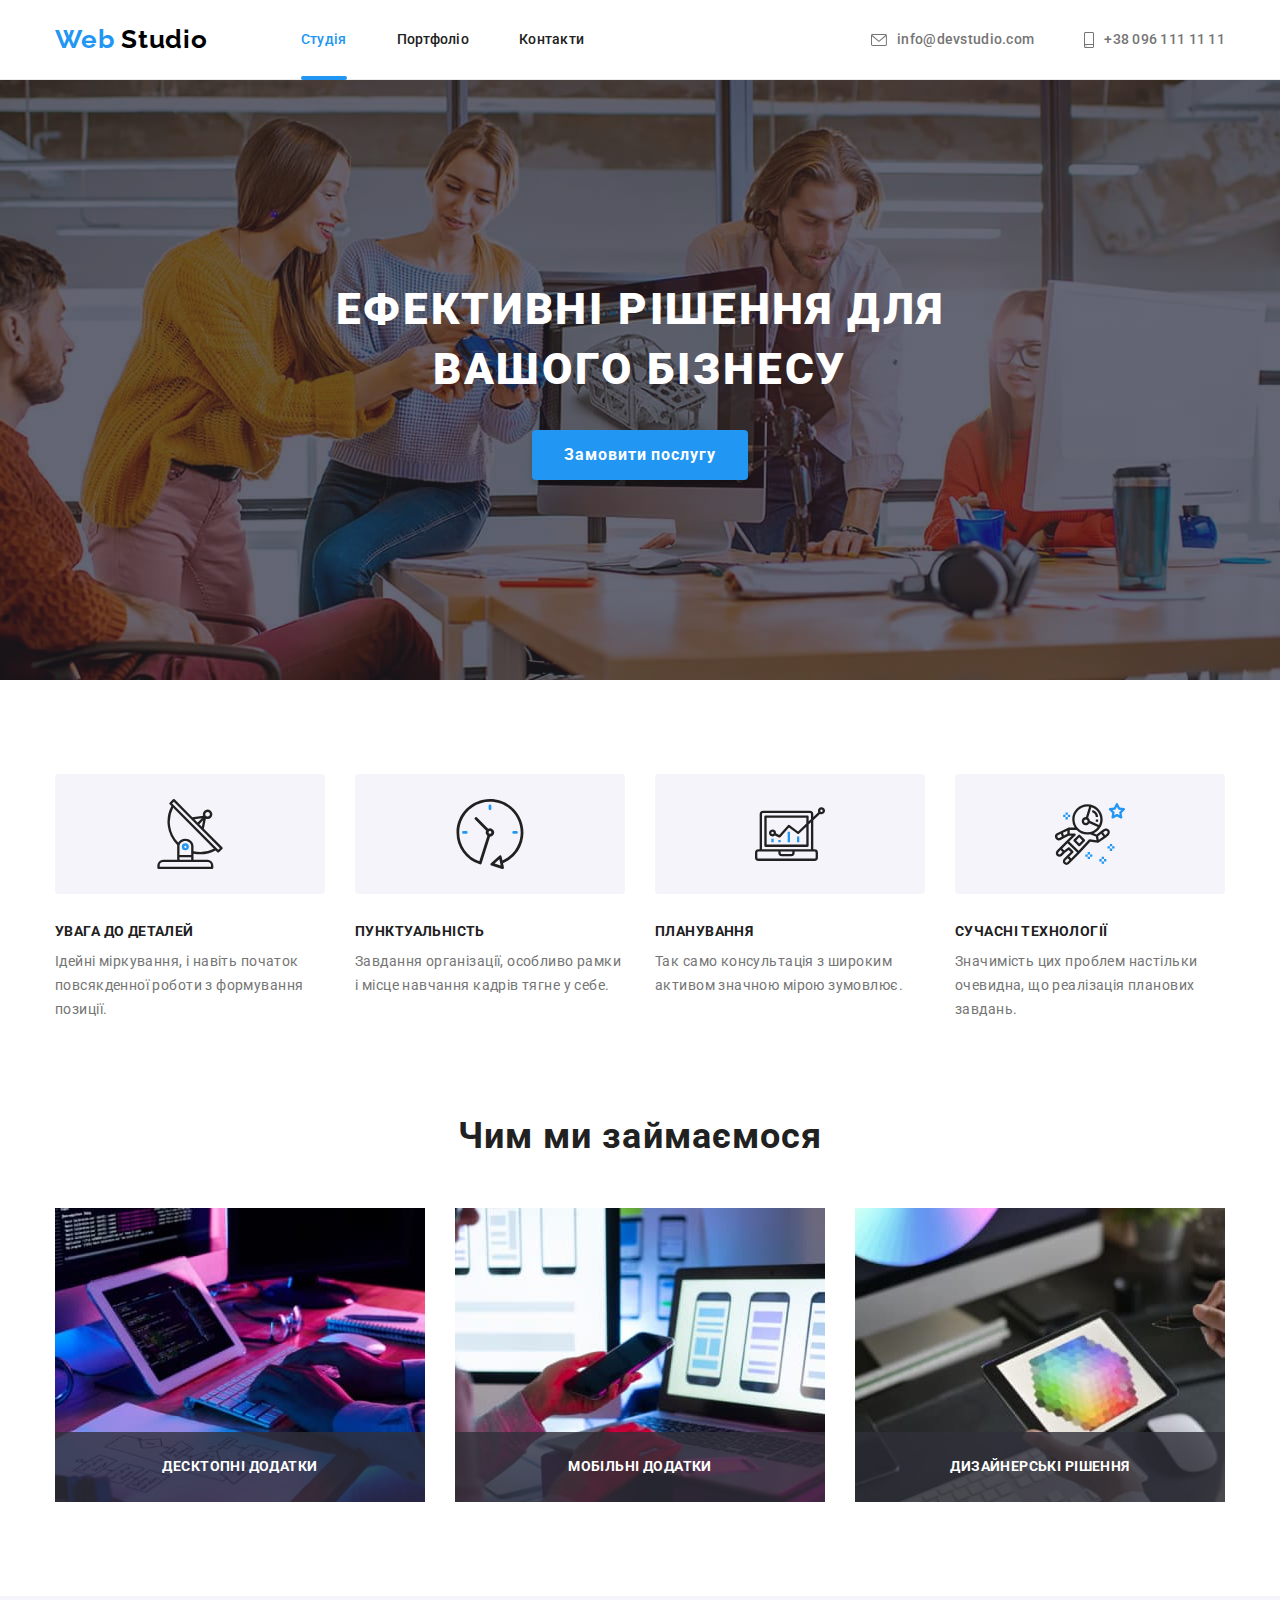
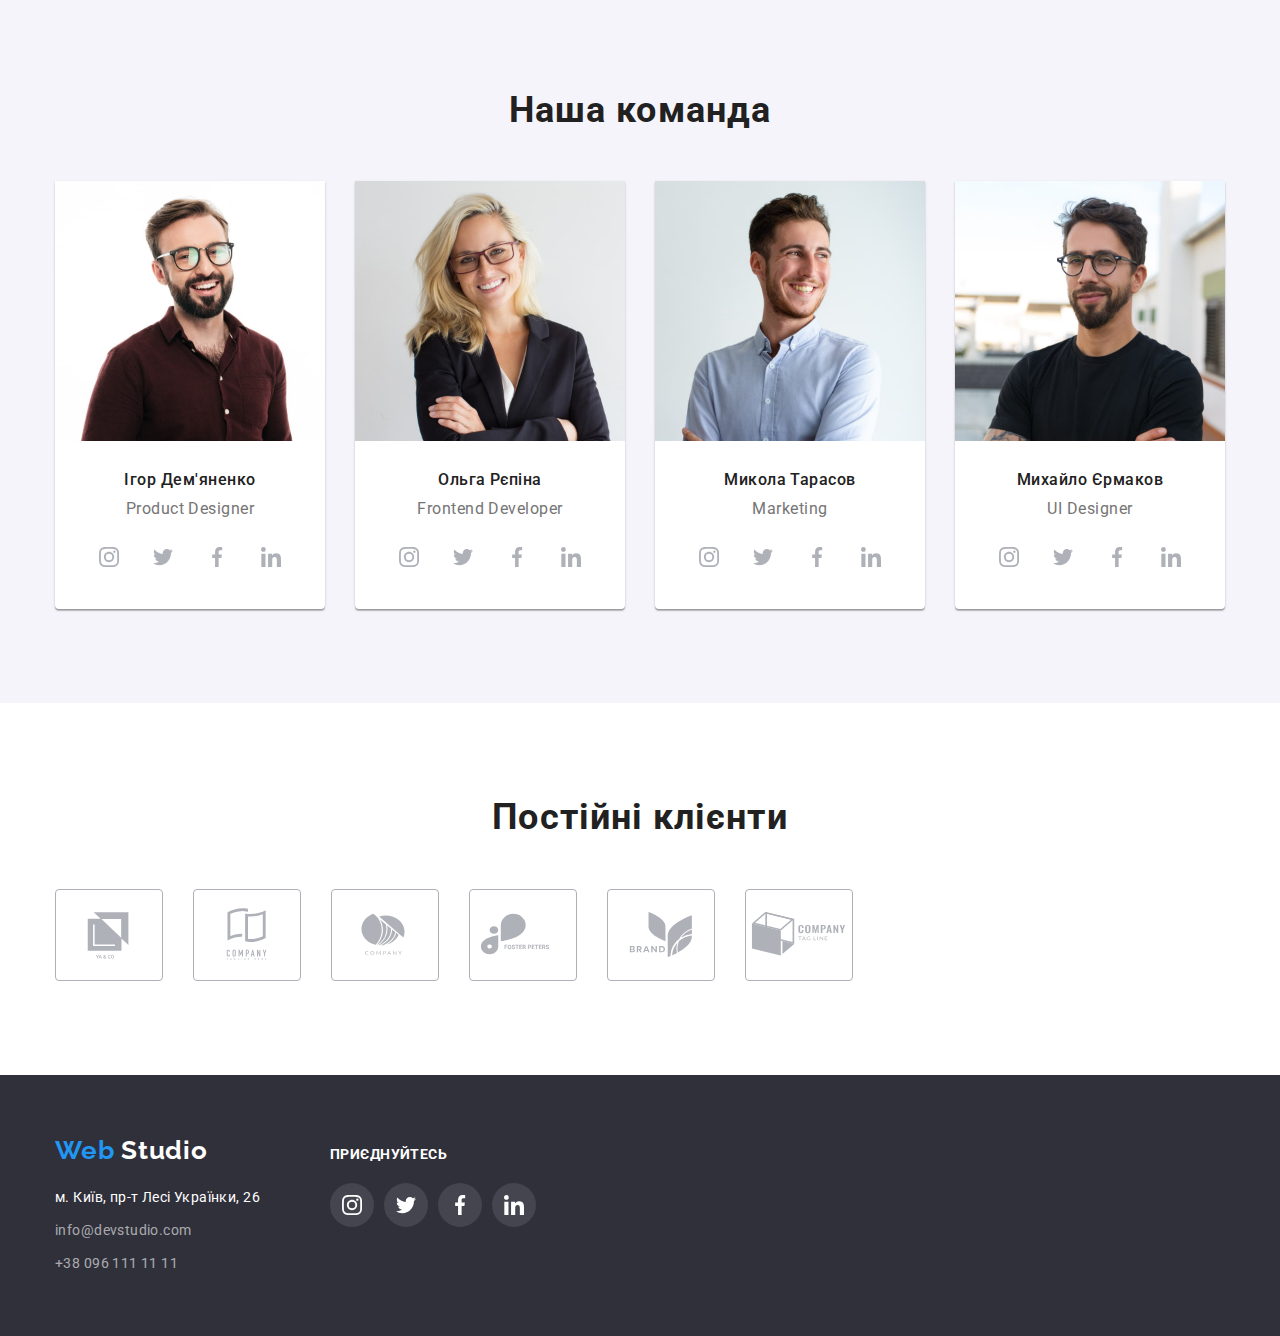
==== index.html @ 5f2ba761 "Copy hw5" ====
<!DOCTYPE html>
<html lang="uk">
  <head>
    <meta charset="UTF-8" />
    <meta http-equiv="X-UA-Compatible" content="IE=edge" />
    <meta name="viewport" content="width=device-width, initial-scale=1.0" />
    <link rel="preconnect" href="https://fonts.googleapis.com" />
    <link rel="preconnect" href="https://fonts.gstatic.com" crossorigin />
    <link
      href="https://fonts.googleapis.com/css2?family=Raleway:wght@700&family=Roboto:wght@400;500;700;900&display=swap"
      rel="stylesheet"
    />
    <link
      rel="stylesheet"
      href="https://cdnjs.cloudflare.com/ajax/libs/modern-normalize/1.1.0/modern-normalize.css"
      integrity="sha512-Y0MM+V6ymRKN2zStTqzQ227DWhhp4Mzdo6gnlRnuaNCbc+YN/ZH0sBCLTM4M0oSy9c9VKiCvd4Jk44aCLrNS5Q=="
      crossorigin="anonymous"
      referrerpolicy="no-referrer"
    />
    <link rel="stylesheet" href="./css/styles.css" />
    <title>Markup hw 02</title>
  </head>
  <body>
    <header class="page-header">
      <div class="container">
        <nav class="header-nav">
          <a class="header-logo link" href="./index.html">
            <span class="header-logo-first">Web</span>
            <span class="header-logo-second">Studio</span></a
          >
          <ul class="header-list list">
            <li class="header-list-item">
              <a class="header-item-link active-link link" href="./index.html"
                >Студія</a
              >
            </li>
            <li class="header-list-item">
              <a class="header-item-link link" href="./portfolio.html"
                >Портфоліо</a
              >
            </li>
            <li class="header-list-item">
              <a class="header-item-link link" href="">Контакти</a>
            </li>
          </ul>
        </nav>
        <ul class="header-contact list">
          <li class="header-contact-item">
            <a
              class="header-contact-link link"
              arial
              href="mailto:info@devstudio.com"
              ><svg class="icon-mail header-icon" width="16" height="12">
                <use href="./images/icons.svg#icon-e-mail"></use>
              </svg>
              info@devstudio.com</a
            >
          </li>
          <li class="header-contact-item">
            <a class="header-contact-link link" href="tel:+380961111111">
              <svg class="icon-tel header-icon" width="10" height="16">
                <use href="./images/icons.svg#icon-smartphone"></use>
              </svg>
              +38 096 111 11 11</a
            >
          </li>
        </ul>
      </div>
    </header>
    <main>
      <section class="hero">
        <div class="container">
          <h1 class="hero-title">Ефективні рішення для вашого бізнесу</h1>
          <button class="hero-button button" type="button" data-modal-open>
            Замовити послугу
          </button>
        </div>
      </section>

      <section class="features">
        <div class="container">
          <h2 class="visually-hidden">Особливості</h2>
          <ul class="features-list list">
            <li class="features-list-item">
              <div class="features-icons">
                <svg class="icon" width="70" height="70">
                  <use href="./images/icons.svg#icon-antenna"></use>
                </svg>
              </div>
              <h3 class="features-list-title">УВАГА ДО ДЕТАЛЕЙ</h3>
              <p class="features-list-description">
                Ідейні міркування, і навіть початок повсякденної роботи з
                формування позиції.
              </p>
            </li>
            <li class="features-list-item">
              <div class="features-icons">
                <svg class="icon" width="70" height="70">
                  <use href="./images/icons.svg#icon-clock"></use>
                </svg>
              </div>
              <h3 class="features-list-title">ПУНКТУАЛЬНІСТЬ</h3>
              <p class="features-list-description">
                Завдання організації, особливо рамки і місце навчання кадрів
                тягне у себе.
              </p>
            </li>
            <li class="features-list-item">
              <div class="features-icons">
                <svg class="icon" width="70" height="70">
                  <use href="./images/icons.svg#icon-diagram"></use>
                </svg>
              </div>
              <h3 class="features-list-title">ПЛАНУВАННЯ</h3>
              <p class="features-list-description">
                Так само консультація з широким активом значною мірою зумовлює.
              </p>
            </li>
            <li class="features-list-item">
              <div class="features-icons">
                <svg class="icon" width="70" height="70">
                  <use href="./images/icons.svg#icon-astronaut"></use>
                </svg>
              </div>
              <h3 class="features-list-title">СУЧАСНІ ТЕХНОЛОГІЇ</h3>
              <p class="features-list-description">
                Значимість цих проблем настільки очевидна, що реалізація
                планових завдань.
              </p>
            </li>
          </ul>
        </div>
      </section>

      <section class="what">
        <div class="container">
          <h2 class="what-title">Чим ми займаємося</h2>
          <ul class="what-list list">
            <li class="what-list-item">
              <img
                class="what-list-img"
                src="./images/box1.jpg"
                alt="Десктопні додатки"
                width="370"
                height="294"
              />
              <h3 class="what-desc">Десктопні додатки</h3>
            </li>
            <li class="what-list-item">
              <img
                class="what-list-img"
                src="./images/box2.jpg"
                alt="Мобільні додатки"
                width="370"
                height="294"
              />
              <h3 class="what-desc">Мобільні додатки</h3>
            </li>
            <li class="what-list-item">
              <img
                class="what-list-img"
                src="./images/box3.jpg"
                alt="Дизайнерські рішення"
                width="370"
                height="294"
              />
              <h3 class="what-desc">Дизайнерські рішення</h3>
            </li>
          </ul>
        </div>
      </section>

      <section class="team">
        <div class="container">
          <h2 class="team-title">Наша команда</h2>
          <ul class="team-list list">
            <li class="team-list-item">
              <img
                class="team-list-img"
                src="./images/team1.jpg"
                alt="Ігор Дем'яненко"
                width="270"
                height="260"
              />
              <h3 class="team-list-employee">Ігор Дем'яненко</h3>
              <p class="team-list-position">Product Designer</p>

              <ul class="social-icons list">
                <li class="social-item">
                  <a href="" class="social-link link">
                    <svg class="icon" width="20" height="20">
                      <use href="./images/icons.svg#icon-instagram"></use>
                    </svg>
                  </a>
                </li>
                <li class="social-item">
                  <a href="" class="social-link link">
                    <svg class="icon" width="20" height="20">
                      <use href="./images/icons.svg#icon-twitter"></use>
                    </svg>
                  </a>
                </li>
                <li class="social-item">
                  <a href="" class="social-link link">
                    <svg class="icon" width="20" height="20">
                      <use href="./images/icons.svg#icon-facebook"></use>
                    </svg>
                  </a>
                </li>
                <li class="social-item">
                  <a href="" class="social-link link">
                    <svg class="icon" width="20" height="20">
                      <use href="./images/icons.svg#icon-linkedin"></use>
                    </svg>
                  </a>
                </li>
              </ul>
            </li>
            <li class="team-list-item">
              <img
                class="team-list-img"
                src="./images/team2.jpg"
                alt="Ольга Рєпіна"
                width="270"
                height="260"
              />
              <h3 class="team-list-employee">Ольга Рєпіна</h3>
              <p class="team-list-position">Frontend Developer</p>
              <ul class="social-icons list">
                <li class="social-item">
                  <a href="" class="social-link link">
                    <svg class="icon" width="20" height="20">
                      <use href="./images/icons.svg#icon-instagram"></use>
                    </svg>
                  </a>
                </li>
                <li class="social-item">
                  <a href="" class="social-link link">
                    <svg class="icon" width="20" height="20">
                      <use href="./images/icons.svg#icon-twitter"></use>
                    </svg>
                  </a>
                </li>
                <li class="social-item">
                  <a href="" class="social-link link">
                    <svg class="icon" width="20" height="20">
                      <use href="./images/icons.svg#icon-facebook"></use>
                    </svg>
                  </a>
                </li>
                <li class="social-item">
                  <a href="" class="social-link link">
                    <svg class="icon" width="20" height="20">
                      <use href="./images/icons.svg#icon-linkedin"></use>
                    </svg>
                  </a>
                </li>
              </ul>
            </li>
            <li class="team-list-item">
              <img
                class="team-list-img"
                src="./images/team3.jpg"
                alt="Микола Тарасов"
                width="270"
                height="260"
              />
              <h3 class="team-list-employee">Микола Тарасов</h3>
              <p class="team-list-position">Marketing</p>
              <ul class="social-icons list">
                <li class="social-item">
                  <a href="" class="social-link link">
                    <svg class="icon" width="20" height="20">
                      <use href="./images/icons.svg#icon-instagram"></use>
                    </svg>
                  </a>
                </li>
                <li class="social-item">
                  <a href="" class="social-link link">
                    <svg class="icon" width="20" height="20">
                      <use href="./images/icons.svg#icon-twitter"></use>
                    </svg>
                  </a>
                </li>
                <li class="social-item">
                  <a href="" class="social-link link">
                    <svg class="icon" width="20" height="20">
                      <use href="./images/icons.svg#icon-facebook"></use>
                    </svg>
                  </a>
                </li>
                <li class="social-item">
                  <a href="" class="social-link link">
                    <svg class="icon" width="20" height="20">
                      <use href="./images/icons.svg#icon-linkedin"></use>
                    </svg>
                  </a>
                </li>
              </ul>
            </li>
            <li class="team-list-item">
              <img
                class="team-list-img"
                src="./images/team4.jpg"
                alt="Михайло Єрмаков"
                width="270"
                height="260"
              />
              <h3 class="team-list-employee">Михайло Єрмаков</h3>
              <p class="team-list-position">UI Designer</p>
              <ul class="social-icons list">
                <li class="social-item">
                  <a href="" class="social-link link">
                    <svg class="icon" width="20" height="20">
                      <use href="./images/icons.svg#icon-instagram"></use>
                    </svg>
                  </a>
                </li>
                <li class="social-item">
                  <a href="" class="social-link link">
                    <svg class="icon" width="20" height="20">
                      <use href="./images/icons.svg#icon-twitter"></use>
                    </svg>
                  </a>
                </li>
                <li class="social-item">
                  <a href="" class="social-link link">
                    <svg class="icon" width="20" height="20">
                      <use href="./images/icons.svg#icon-facebook"></use>
                    </svg>
                  </a>
                </li>
                <li class="social-item">
                  <a href="" class="social-link link">
                    <svg class="icon" width="20" height="20">
                      <use href="./images/icons.svg#icon-linkedin"></use>
                    </svg>
                  </a>
                </li>
              </ul>
            </li>
          </ul>
        </div>
      </section>

      <section class="clients">
        <div class="container">
          <h2 class="clients-title">Постійні клієнти</h2>
          <ul class="clients-list list">
            <li class="clients-item">
              <a href="" class="client-link link">
                <svg class="icon" width="106" height="60">
                  <use href="./images/icons.svg#icon-client1"></use>
                </svg>
              </a>
            </li>
            <li class="clients-item">
              <a href="" class="client-link link">
                <svg class="icon" width="106" height="60">
                  <use href="./images/icons.svg#icon-client2"></use>
                </svg>
              </a>
            </li>
            <li class="clients-item">
              <a href="" class="client-link link">
                <svg class="icon" width="106" height="60">
                  <use href="./images/icons.svg#icon-client3"></use>
                </svg>
              </a>
            </li>
            <li class="clients-item">
              <a href="" class="client-link link">
                <svg class="icon" width="106" height="60">
                  <use href="./images/icons.svg#icon-client4"></use>
                </svg>
              </a>
            </li>
            <li class="clients-item">
              <a href="" class="client-link link">
                <svg class="icon" width="106" height="60">
                  <use href="./images/icons.svg#icon-client5"></use>
                </svg>
              </a>
            </li>
            <li class="clients-item">
              <a href="" class="client-link link">
                <svg class="icon" width="106" height="60">
                  <use href="./images/icons.svg#icon-client6"></use>
                </svg>
              </a>
            </li>
          </ul>
        </div>
      </section>
    </main>
    <footer class="footer">
      <div class="container">
        <div class="footer-company">
          <a class="footer-logo link" href=""
            ><span class="footer-logo-first">Web</span>
            <span class="footer-logo-second">Studio</span></a
          >
          <address class="address">
            <p class="address-post">м. Київ, пр-т Лесі Українки, 26</p>
            <ul class="address-list list">
              <li class="addres-list-item">
                <a
                  class="address-list-link link"
                  href="mailto:info@devstudio.com"
                  >info@devstudio.com</a
                >
              </li>
              <li class="addres-list-item">
                <a class="address-list-link link" href="tel:+380961111111"
                  >+38 096 111 11 11</a
                >
              </li>
            </ul>
          </address>
        </div>

        <div class="footer-social">
          <h2 class="footer-title">приєднуйтесь</h2>
          <ul class="social-list list">
            <li class="social-item">
              <a href="" class="social-link link">
                <svg class="icon" width="20" height="20">
                  <use href="./images/icons.svg#icon-instagram"></use>
                </svg>
              </a>
            </li>
            <li class="social-item">
              <a href="" class="social-link link">
                <svg class="icon" width="20" height="20">
                  <use href="./images/icons.svg#icon-twitter"></use>
                </svg>
              </a>
            </li>
            <li class="social-item">
              <a href="" class="social-link link">
                <svg class="icon" width="20" height="20">
                  <use href="./images/icons.svg#icon-facebook"></use>
                </svg>
              </a>
            </li>
            <li class="social-item">
              <a href="" class="social-link link">
                <svg class="icon" width="20" height="20">
                  <use href="./images/icons.svg#icon-linkedin"></use>
                </svg>
              </a>
            </li>
          </ul>
        </div>
      </div>
    </footer>

    <div class="backdrop is-hidden" data-modal>
      <div class="modal">
        <button class="modal-btn" data-modal-close>
          <svg class="icon" width="18" height="18">
            <use href="./images/icons.svg#icon-close"></use>
          </svg>
        </button>
      </div>
    </div>

    <script src="./js/modal.js"></script>
  </body>
</html>
---- css/styles.css ----
:root {
    --acсent-color: #2196F3;
    --logo-first-color: #000000;
    --logo-second-color: #FFFFFF;

    --first-color: #212121;
    --second-color: #757575;
    --address-color: rgba(255, 255, 255, 0.6);

    --bg-hero: #2F303A;
    --bg-main: #FFFFFF;
    --bg-second: #F5F4FA;
    --icon-color: #AFB1B8;

    --cubic: cubic-bezier(0.4, 0, 0.2, 1);
    --time: 250ms;
}

h1,
h2,
h3,
h4,
h5,
h6,
p,
ul,
ol {
    margin: 0;
    padding: 0;
}

body {
    font-family: 'Roboto', sans-serif;
    background-color: var(--bg-main);
    color: var(--first-color);
}

img {
    display: block;
}

.button {
    cursor: pointer;
}

.list {
    list-style: none;
}

.link {
    text-decoration: none;
}

.container {
    width: 1200px;
    padding-left: 15px;
    padding-right: 15px;
    margin-left: auto;
    margin-right: auto;
    /* outline: 1px solid red; */
}

/* Header */
.page-header {
    border-bottom: 1px solid #ECECEC;
    padding-top: 24px;
    padding-bottom: 24px;
}

.page-header>.container {
    display: flex;

}

.header-nav {
    display: flex;
    align-items: center;
}

.header-logo {
    font-family: 'Raleway', sans-serif;
    font-weight: 700;
    font-size: 26px;
    line-height: 1.2;
    letter-spacing: 0.03em;
    margin-right: 93px;
}

.header-logo-first {
    color: var(--acсent-color);
}

.header-logo-second {
    color: var(--logo-first-color);
}

.header-list {
    display: flex;
}

.header-list-item {
    position: relative;
}

.header-list-item:not(:last-child) {
    margin-right: 50px;
}

.header-item-link {
    padding-top: 32px;
    padding-bottom: 32px;

    font-weight: 500;
    font-size: 14px;
    line-height: 1.14;
    letter-spacing: 0.02em;

    color: var(--first-color);
    transition: color var(--time) var(--cubic);
}

.active-link {
    color: var(--acсent-color)
}

.active-link::after {
    content: '';
    position: absolute;
    width: 100%;
    height: 4px;
    border-radius: 4px;
    background-color: var(--acсent-color);

    bottom: -31px;
    left: 0;
}

.header-contact {
    display: flex;
    align-items: center;
    margin-left: auto;
}

.header-contact-item {
    margin-right: 50px;
}

.header-contact-item:last-child {
    margin-right: 0;
}

.header-contact-link {
    display: flex;
    align-items: center;
    font-family: 'Roboto';
    font-style: normal;
    font-weight: 500;
    font-size: 14px;
    line-height: 1.14;
    letter-spacing: 0.02em;
    color: var(--second-color);
    fill: currentColor;
    transition: color var(--time) var(--cubic);
}

.header-icon {
    margin-right: 10px;
}

.header-item-link:hover,
.header-item-link:focus,
.header-contact-link:hover,
.header-contact-link:focus {
    color: var(--acсent-color)
}


/* main */
/* HERO */
.hero {
    background-color: var(--bg-hero);
    background-image: linear-gradient(to top, rgba(47, 48, 58, 0.4), rgba(47, 48, 58, 0.4)), url(../images/bg-img.jpg);
    background-repeat: no-repeat;
    background-size: cover;
    background-position: center;

    min-height: 600px;
    max-width: 1600px;
    padding: 200px 0;
    margin: 0 auto;
}

.hero-title {
    margin: 0 250px 30px;
    font-weight: 900;
    font-size: 44px;
    line-height: 1.36;
    text-align: center;
    letter-spacing: 0.06em;
    text-transform: uppercase;
    color: var(--logo-second-color)
}

.hero-button {
    padding: 10px 32px;
    display: block;
    margin: 0 auto;
    font-family: inherit;
    background-color: var(--acсent-color);
    font-weight: 700;
    font-size: 16px;
    line-height: 1.88;
    text-align: center;
    letter-spacing: 0.06em;
    color: var(--logo-second-color);
    border: none;

    box-shadow: 0px 4px 4px rgba(0, 0, 0, 0.15);
    border-radius: 4px;
}

.visually-hidden {
    position: absolute;
    width: 1px;
    height: 1px;
    margin: -1px;
    border: 0;
    padding: 0;

    white-space: nowrap;
    clip-path: inset(100%);
    clip: rect(0 0 0 0);
    overflow: hidden;
}

/* FEATURES */
.features {
    padding: 94px 0;
}

.features-list {
    display: flex;
}

.features-list-item {
    flex-basis: calc((100% - 90px)/4);
}

.features-list-item:not(:last-child) {
    margin-right: 30px;
}

.features-list-title {
    margin-bottom: 10px;
    font-size: 14px;
    line-height: 1.14;
    letter-spacing: 0.03em;
    text-transform: uppercase;
}

.features-icons {
    display: flex;
    justify-content: center;
    align-items: center;
    height: 120px;
    background-color: var(--bg-second);
    border-radius: 4px;
    margin-bottom: 30px;
}

.features-list-description {
    font-size: 14px;
    line-height: 1.71;
    letter-spacing: 0.03em;
    color: var(--second-color);
}

/* Чим ми займаємося */
.what {
    padding-bottom: 94px;
}

.what-title {
    margin-bottom: 50px;
    font-size: 36px;
    line-height: 1.16;
    text-align: center;
    letter-spacing: 0.03em;
}

.what-list {
    display: flex;
}

.what-list-item {
    position: relative;
    width: calc((100%-60px)/3);
}

.what-list-item:not(:last-child) {
    margin-right: 30px;
}

.what-desc {
    position: absolute;
    bottom: 0;
    left: 0;

    display: flex;
    justify-content: center;
    align-items: center;

    width: 100%;
    height: 70px;
    /* padding: 27px 0; */

    background: rgba(47, 48, 58, 0.8);

    font-size: 14px;
    line-height: 1.14;
    letter-spacing: 0.03em;
    text-align: center;
    text-transform: uppercase;

    color: var(--bg-main);
}


/* Команда */
.team {
    padding: 94px 0;
    background-color: var(--bg-second)
}

.team-title {
    margin-bottom: 50px;

    font-size: 36px;
    line-height: 1.16;
    text-align: center;
    letter-spacing: 0.03em;
}

.team-list {
    display: flex;
}

.team-list-item {
    padding-bottom: 30px;
    flex-basis: calc((100%-90px)/4);
    background: var(--bg-main);
    box-shadow: 0px 1px 3px rgba(0, 0, 0, 0.12), 0px 1px 1px rgba(0, 0, 0, 0.14), 0px 2px 1px rgba(0, 0, 0, 0.2);
    border-radius: 0px 0px 4px 4px;
}

.team-list-img {
    margin-bottom: 30px;
}

.team-list-item:not(:last-child) {
    margin-right: 30px;
}

.team-list-employee {
    font-weight: 500;
    font-size: 16px;
    line-height: 1.18;
    text-align: center;
    letter-spacing: 0.03em;
    margin-bottom: 10px;
}

.team-list-position {
    font-size: 16px;
    line-height: 1.18;
    text-align: center;
    letter-spacing: 0.03em;
    color: var(--second-color);
    margin-bottom: 16px;
}

.team-list .social-icons {
    display: flex;
    justify-content: center;
}

.team-list .social-link {
    display: flex;
    justify-content: center;
    align-items: center;

    width: 44px;
    height: 44px;
    border-radius: 50%;

    /* outline: 1px solid red; */
    background-color: var(--bg-main);
    color: var(--icon-color);

    transition: background-color var(--time) var(--cubic),
        color var(--time) var(--cubic);
}

.team-list .social-link:hover,
.team-list .social-link:focus {
    background-color: var(--acсent-color);
    color: var(--bg-main)
}

.team-list .social-item:not(:last-child) {
    margin-right: 10px;
}

.social-item .icon {
    fill: currentColor;
}

/* CLIENTS */
.clients {
    padding: 94px 0;
}

.clients-title {
    font-size: 36px;
    line-height: 1.16;
    text-align: center;
    letter-spacing: 0.03em;

    margin-bottom: 50px;
}

.clients-list {
    display: flex;
}

.clients-item {
    flex-basis: calc((100%-150px)/6);
    height: 92px;
}

.clients-item:not(:last-child) {
    margin-right: 30px;
}

.client-link {
    display: flex;
    justify-content: center;
    align-items: center;
    border: 1px solid var(--icon-color);
    border-radius: 4px;
    width: 100%;
    height: 100%;
    color: var(--icon-color);

    transition: border-color var(--time) var(--cubic),
        color var(--time) var(--cubic);
}

.client-link:hover,
.client-link:focus {
    color: var(--acсent-color);
    border-color: var(--acсent-color);
}

.clients-item .icon {
    fill: currentColor;
}


/* footer */
.footer {
    background-color: var(--bg-hero);
    padding-top: 60px;
    padding-bottom: 60px;
}

.footer-logo {
    display: inline-block;
    margin-bottom: 20px;
    font-family: 'Raleway';
    font-style: normal;
    font-weight: 700;
    font-size: 26px;
    line-height: 1.19;
    letter-spacing: 0.03em;
}

.footer-logo-first {
    color: var(--acсent-color);
}

.footer-logo-second {
    color: var(--logo-second-color);
}

.address-post {
    margin-bottom: 9px;
    font-style: normal;
    font-size: 14px;
    line-height: 1.71;
    letter-spacing: 0.03em;
    color: var(--logo-second-color);
}

.addres-list-item:not(:last-child) {
    margin-bottom: 9px;
}

.address-list-link {
    font-size: 14px;
    line-height: 1.71;
    letter-spacing: 0.03em;
    color: var(--address-color);
    font-style: normal;

    transition: color var(--time) var(--cubic);
}

.address-list-link:hover,
.address-list-link:focus {
    color: var(--acсent-color)
}

.footer>.container {
    display: flex;
}

.footer-social {
    padding-top: 12px;
    margin-left: 70px;
}

.footer-title {
    font-weight: 700;
    font-size: 14px;
    line-height: 1.14;
    letter-spacing: 0.03em;
    text-transform: uppercase;

    color: var(--bg-main);
    margin-bottom: 20px;
}

.footer-social .social-list {
    display: flex;
    justify-content: flex-start;
}

.footer-social .social-link {
    width: 44px;
    height: 44px;

    display: flex;
    justify-content: center;
    align-items: center;

    background: rgba(255, 255, 255, 0.1);
    border-radius: 50%;
    color: var(--bg-main);

    transition: background-color var(--time) var(--cubic);
}

.footer-social .social-item:not(:last-child) {
    margin-right: 10px;
}

.footer-social .social-link:hover,
.footer-social .social-link:focus {
    background-color: var(--acсent-color);
}

.footer-social .icon {
    fill: currentColor;
}

.footer-social .social-link {}


/* PORTFOLIO */
.portfolio {
    padding: 94px 0;
}

.portfolio-list {
    display: flex;
    justify-content: center;
    margin-bottom: 50px;
}

.portfolio-list-item:not(:last-child) {
    margin-right: 8px;
}

.portfolio-list-button {
    padding: 6px 22px;
    background: var(--bg-second);
    font-family: inherit;
    font-weight: 500;
    font-size: 16px;
    line-height: 1.62;
    text-align: center;
    letter-spacing: 0.03em;
    color: var(--first-color);
    border-color: transparent;
    border-radius: 4px;

    transition: background-color var(--time) var(--cubic),
        color var(--time) var(--cubic),
        box-shadow var(--time) var(--cubic);
}

.portfolio-list-button:hover,
.portfolio-list-button:focus {
    background-color: var(--acсent-color);
    color: var(--logo-second-color);
    box-shadow: 0px 3px 1px rgba(0, 0, 0, 0.1), 0px 1px 2px rgba(0, 0, 0, 0.08), 0px 2px 2px rgba(0, 0, 0, 0.12);
}

.active-button {
    background-color: var(--acсent-color);
    color: var(--logo-second-color);
    box-shadow: 0px 3px 1px rgba(0, 0, 0, 0.1), 0px 1px 2px rgba(0, 0, 0, 0.08), 0px 2px 2px rgba(0, 0, 0, 0.12);
}

.portfolio-list .all-btn {
    padding: 6px 25px;
}

.portfolio-client {
    display: flex;
    flex-wrap: wrap;
    gap: 30px;
}

.portfolio-client-item {
    flex-basis: calc((100% - 60px) / 3);
}

.portfolio-client-link {
    display: inline-block;
}

.portfolio-box {
    position: relative;
    overflow: hidden;
}

.portfolio-client-link:hover,
.portfolio-client-link:focus {
    box-shadow: 0px 1px 1px rgba(0, 0, 0, 0.12), 0px 4px 4px rgba(0, 0, 0, 0.06), 1px 4px 6px rgba(0, 0, 0, 0.16);
}

.portfolio-client-link:hover .portfolio-img-text,
.portfolio-client-link:focus .portfolio-img-text {
    transform: translateY(0);
}

.portfolio-client-img {
    display: block;
}

.portfolio-img-text {
    position: absolute;
    top: 0;
    bottom: 0;
    left: 0;
    right: 0;

    padding: 63px 24px;
    background-color: rgba(33, 150, 243, 0.9);

    font-weight: 400;
    font-size: 18px;
    line-height: 1.55;
    letter-spacing: 0.03em;

    color: var(--bg-main);

    transform: translateY(100%);
    transition: transform var(--time) var(--cubic);
}

.portfolio-text {
    padding: 20px 24px;
    border-left: 1px solid #EEEEEE;
    border-right: 1px solid #EEEEEE;
    border-bottom: 1px solid #EEEEEE;
}

.portfolio-client-name {
    margin-bottom: 4px;
    font-weight: 700;
    font-size: 18px;
    line-height: 2;
    letter-spacing: 0.06em;
    color: var(--first-color);

}

.portfolio-client-desc {
    font-size: 16px;
    line-height: 1.88;
    letter-spacing: 0.03em;
    color: var(--second-color);
}

.is-hidden {
    visibility: hidden;
    opacity: 0;
    pointer-events: none;
}

.backdrop {
    position: fixed;
    top: 0;
    left: 0;
    width: 100%;
    height: 100%;

    background: rgba(0, 0, 0, 0.2);
    transition: opacity var(--time) var(--cubic),
        visibility var(--time) var(--cubic);
}

.modal {
    position: absolute;
    top: 50%;
    left: 50%;
    transform-origin: 0 0;
    transform: translate(-50%, -50%) scale(1);

    background: #FFFFFF;
    box-shadow: 0px 1px 3px rgba(0, 0, 0, 0.12), 0px 1px 1px rgba(0, 0, 0, 0.14), 0px 2px 1px rgba(0, 0, 0, 0.2);
    border-radius: 4px;
    padding: 8px;

    width: 528px;
    height: 581px;

    transition: transform var(--time) var(--cubic);
}

.backdrop.is-hidden .modal {
    transform: scale(0.1);
}


.modal-btn {
    position: absolute;
    top: 8px;
    right: 8px;

    display: flex;
    justify-content: center;
    align-items: center;
    background: #FFFFFF;
    padding: 0;
    width: 30px;
    height: 30px;
    border: 1px solid rgba(0, 0, 0, 0.1);
    border-radius: 50%;
    cursor: pointer;
}

.modal-btn .icon {
    
}
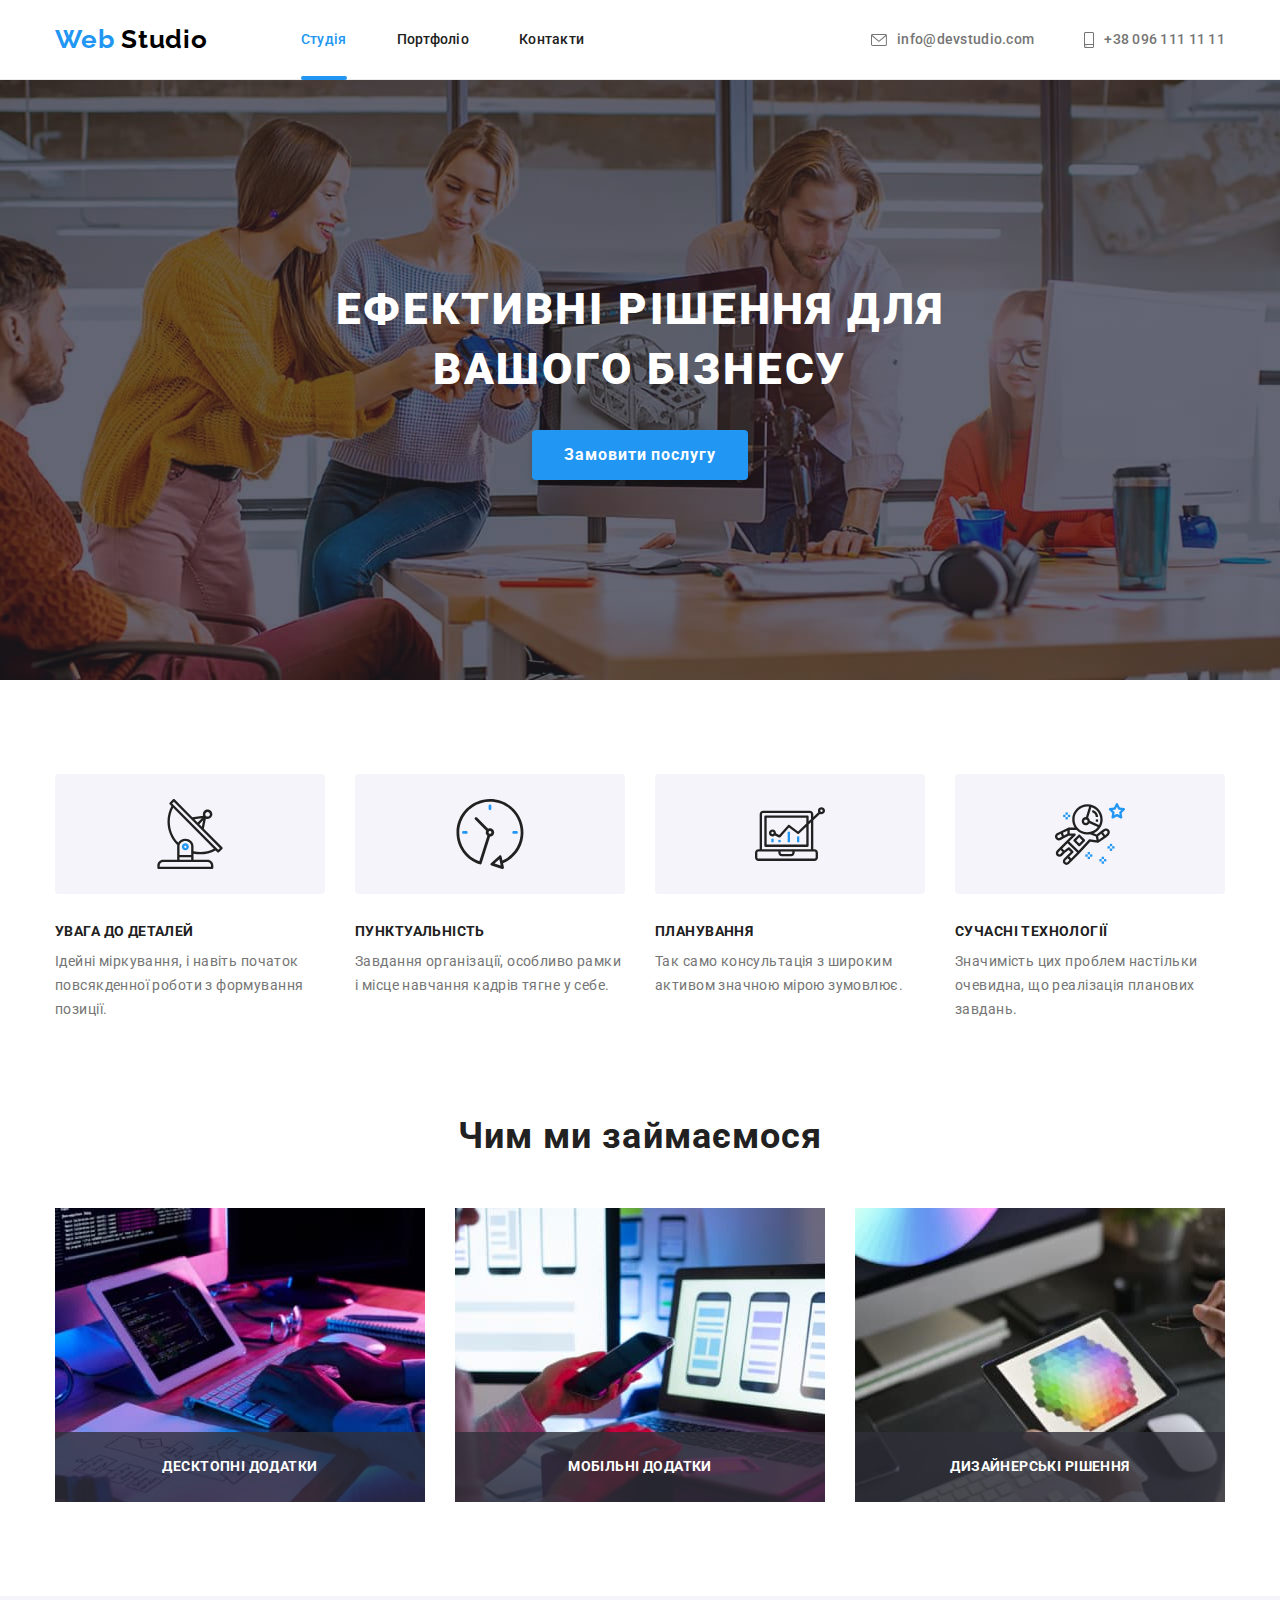
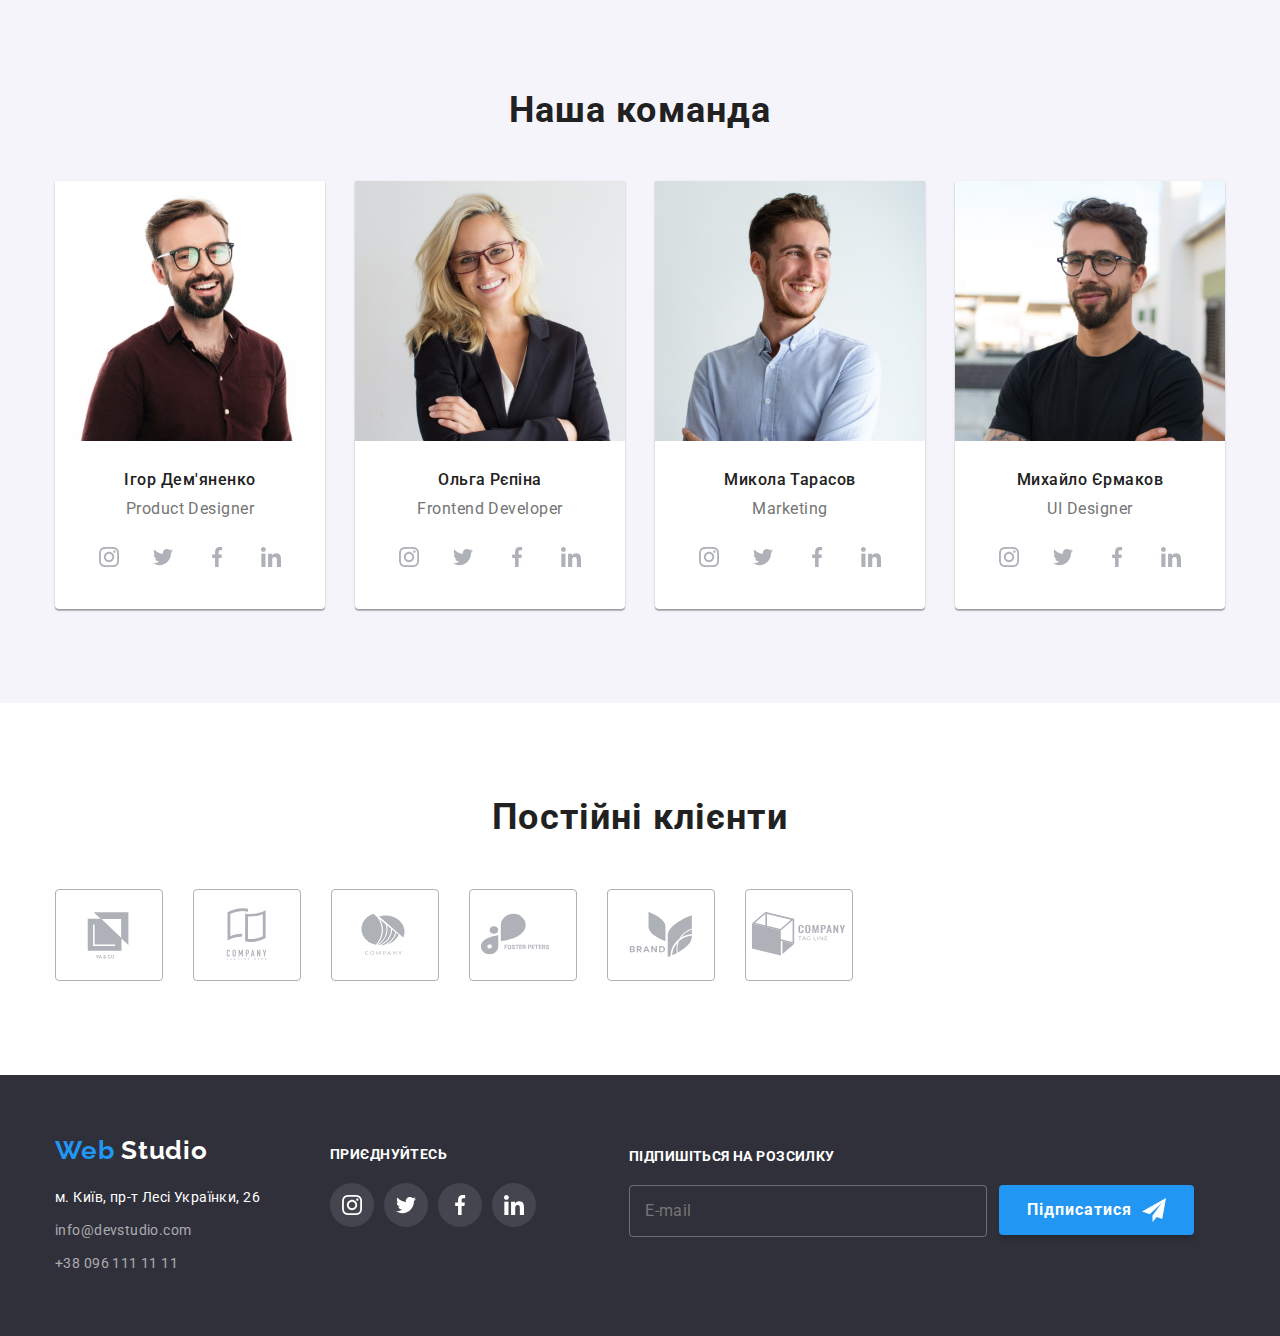
==== commit eb4e9f75: "hw6" ====
--- a/index.html
+++ b/index.html
@@ -452,6 +452,28 @@
             </li>
           </ul>
         </div>
+
+        <div class="footer-subscription">
+          <label for="sub-input" class="sub-label"
+            >Підпишіться на розсилку</label
+          >
+          <div class="sub-box">
+            <input
+              class="sub-input"
+              type="email"
+              id="sub-input"
+              name="subscription-mail"
+              placeholder="E-mail"
+            />
+
+            <button class="sub-btn button" type="submit">
+              Підписатися
+              <svg class="icon" width="24" height="24">
+                <use href="./images/icons.svg#icon-send"></use>
+              </svg>
+            </button>
+          </div>
+        </div>
       </div>
     </footer>
 
@@ -462,6 +484,74 @@
             <use href="./images/icons.svg#icon-close"></use>
           </svg>
         </button>
+        <p class="modal-title">Залиште свої дані, ми вам передзвонимо</p>
+
+        <label for="user-name" class="modal-label">Ім'я</label>
+        <div class="modal-wrapper">
+          <input
+            type="text"
+            class="modal-input"
+            name="user-name"
+            id="user-name"
+          />
+          <svg class="icon" width="18" height="18">
+            <use href="./images/icons.svg#icon-person"></use>
+          </svg>
+        </div>
+
+        <label for="user-tel" class="modal-label">Телефон</label>
+        <div class="modal-wrapper">
+          <input type="tel" class="modal-input" name="user-tel" id="user-tel" />
+          <svg class="icon" width="18" height="18">
+            <use href="./images/icons.svg#icon-phone"></use>
+          </svg>
+        </div>
+
+        <label for="user-mail" class="modal-label">Пошта</label>
+        <div class="modal-wrapper">
+          <input
+            type="email"
+            class="modal-input"
+            name="user-mail"
+            id="user-mail"
+          />
+          <svg class="icon" width="18" height="18">
+            <use href="./images/icons.svg#icon-email"></use>
+          </svg>
+        </div>
+
+        <label for="coment" class="modal-label">Коментар</label>
+
+        <textarea
+          class="modal-coment modal-label"
+          name="modal-coment"
+          id="coment"
+          placeholder="Введіть текст"
+        ></textarea>
+
+        <div class="checkbox-wrapper">
+          <input
+            type="checkbox"
+            class="modal-checkbox visually-hidden"
+            name="agree"
+            id="agree"
+            value="agree"
+          />
+
+          <label class="checkbox-label" for="agree">
+            <span class="label-span"> 
+              <svg class="icon" width="13" height="9">
+                <use href="./images/icons.svg#icon-check-mark"></use>
+              </svg>
+            </span>
+            Погоджуюся з розсилкою та приймаю
+            <a href="" class="checkbox-link">Умови договору</a>
+          </label>
+        </div>
+
+        <button type="submit" class="modal-submit-btn button">
+          Відправити
+        </button>
       </div>
     </div>
 
--- a/css/styles.css
+++ b/css/styles.css
@@ -528,6 +528,7 @@
 .footer-social {
     padding-top: 12px;
     margin-left: 70px;
+
 }
 
 .footer-title {
@@ -575,6 +576,78 @@
 }
 
 .footer-social .social-link {}
+
+
+/* subscription */
+.footer-subscription {
+    padding-top: 12px;
+    margin-left: 93px;
+    /* width: 570px; */
+}
+
+.sub-label {
+    display: inline-block;
+    margin-bottom: 20px;
+
+    font-weight: 700;
+    font-size: 14px;
+    line-height: 1.14;
+    letter-spacing: 0.03em;
+    text-transform: uppercase;
+
+    color: #FFFFFF;
+}
+
+.sub-box {
+    display: flex;
+    justify-content: flex-start;
+    align-items: flex-start;
+}
+
+.sub-input {
+    width: 358px;
+    padding: 15px;
+    border: 1px solid rgba(255, 255, 255, 0.3);
+    background-color: inherit;
+    border-radius: 4px;
+
+    line-height: 1.25;
+    letter-spacing: 0.03em;
+    color: rgba(255, 255, 255, 0.6);
+    transition: border-color var(--time) var(--cubic);
+}
+
+.sub-input:focus {
+    outline: none;
+    border-color: var(--acсent-color);
+}
+
+.sub-btn {
+    margin-left: 12px;
+    display: flex;
+    justify-content: center;
+    align-items: center;
+
+    padding: 10px 28px;
+
+    background: var(--acсent-color);
+    box-shadow: 0px 4px 4px rgba(0, 0, 0, 0.15);
+    border-radius: 4px;
+    border: none;
+
+    font-weight: 700;
+    font-size: 16px;
+    line-height: 1.88;
+    letter-spacing: 0.06em;
+    color: #FFFFFF;
+}
+
+.sub-btn .icon {
+    fill: var(--bg-main);
+    margin-left: 10px;
+}
+
+
 
 
 /* PORTFOLIO */
@@ -705,6 +778,7 @@
     color: var(--second-color);
 }
 
+/* MODAL */
 .is-hidden {
     visibility: hidden;
     opacity: 0;
@@ -730,10 +804,10 @@
     transform-origin: 0 0;
     transform: translate(-50%, -50%) scale(1);
 
+    padding: 40px;
     background: #FFFFFF;
     box-shadow: 0px 1px 3px rgba(0, 0, 0, 0.12), 0px 1px 1px rgba(0, 0, 0, 0.14), 0px 2px 1px rgba(0, 0, 0, 0.2);
     border-radius: 4px;
-    padding: 8px;
 
     width: 528px;
     height: 581px;
@@ -744,7 +818,6 @@
 .backdrop.is-hidden .modal {
     transform: scale(0.1);
 }
-
 
 .modal-btn {
     position: absolute;
@@ -764,5 +837,165 @@
 }
 
 .modal-btn .icon {
-    
+    transition: fill var(--time) var(--cubic);
+}
+
+.modal-btn:hover .icon,
+.modal-btn:focus .icon {
+    fill: var(--acсent-color);
+}
+
+.modal-title {
+    margin-bottom: 12px;
+    font-weight: 700;
+    font-size: 20px;
+    line-height: 1.15;
+    text-align: center;
+    letter-spacing: 0.03em;
+
+    color: var(--first-color);
+}
+
+.modal-label {
+    display: block;
+    margin-bottom: 4px;
+    font-size: 12px;
+    line-height: 1.16;
+    letter-spacing: 0.01em;
+
+    color: var(--second-color);
+}
+
+.modal-wrapper {
+    position: relative;
+    /* margin-top: 4px; */
+    margin-bottom: 10px;
+}
+
+.modal-input {
+    width: 100%;
+    height: 40px;
+    padding: 12px 42px;
+    border: 1px solid rgba(33, 33, 33, 0.2);
+    border-radius: 4px;
+
+    font-weight: 400;
+    font-size: 12px;
+    line-height: 1.16;
+    letter-spacing: 0.01em;
+
+    color: var(--second-color);
+    transition: border-color var(--time) var(--cubic);
+}
+
+.modal-wrapper .icon {
+    position: absolute;
+    top: 50%;
+    left: 12px;
+    transform: translateY(-50%);
+    transition: fill var(--time) var(--cubic);
+}
+
+.modal-input:focus {
+    outline: none;
+    border-color: var(--acсent-color);
+}
+
+.modal-input:focus+.icon {
+    fill: var(--acсent-color);
+}
+
+.modal-coment {
+    margin-top: 4px;
+    margin-bottom: 20px;
+    padding: 12px 16px;
+    width: 100%;
+    height: 120px;
+    resize: none;
+    border: 1px solid rgba(33, 33, 33, 0.2);
+    border-radius: 4px;
+    transition: border var(--time) var(--cubic);
+}
+
+.modal-coment::placeholder {
+    font-size: 12px;
+    line-height: 1.16;
+    letter-spacing: 0.01em;
+    color: rgba(117, 117, 117, 0.5);
+}
+
+.modal-coment:focus {
+    outline: none;
+    border-color: var(--acсent-color);
+}
+
+.modal-checkbox {}
+
+.checkbox-wrapper {
+    display: flex;
+    margin-bottom: 30px;
+    padding-left: 12px;
+}
+
+.label-span {
+    margin-right: 8px;
+    width: 16px;
+    height: 15px;
+    border: 1px solid var(--first-color);
+    box-shadow: 0px 4px 4px rgba(0, 0, 0, 0.25);
+    border-radius: 2px;
+    display: flex;
+    justify-content: center;
+    align-items:center;
+
+    transition: border var(--time) var(--cubic),
+    background-color var(--time) var(--cubic);
+}
+
+.label-span .icon {
+    fill: transparent;
+    transition: fill var(--time) var(--cubic);
+}
+
+.modal-checkbox:checked + .checkbox-label .label-span {
+    border: none;
+    background-color: var(--acсent-color)
+}
+
+.modal-checkbox:checked+.checkbox-label .icon {
+    fill: var(--bg-main)
+}
+
+.checkbox-label {
+    display: flex;
+    align-items: center;
+    font-size: 14px;
+    line-height: 1.71;
+    letter-spacing: 0.03em;
+
+    color: var(--second-color);
+}
+
+.checkbox-link {
+    margin-left: 5px;
+    color: var(--acсent-color);
+}
+
+
+.modal-submit-btn {
+    display: block;
+    margin: 0 auto;
+    width: 200px;
+    padding: 10px;
+    background: var(--acсent-color);
+    box-shadow: 0px 4px 4px rgba(0, 0, 0, 0.15);
+    border-radius: 4px;
+    border: none;
+
+    font-weight: 700;
+    line-height: 1.88;
+
+    letter-spacing: 0.06em;
+
+    color: var(--bg-main);
 }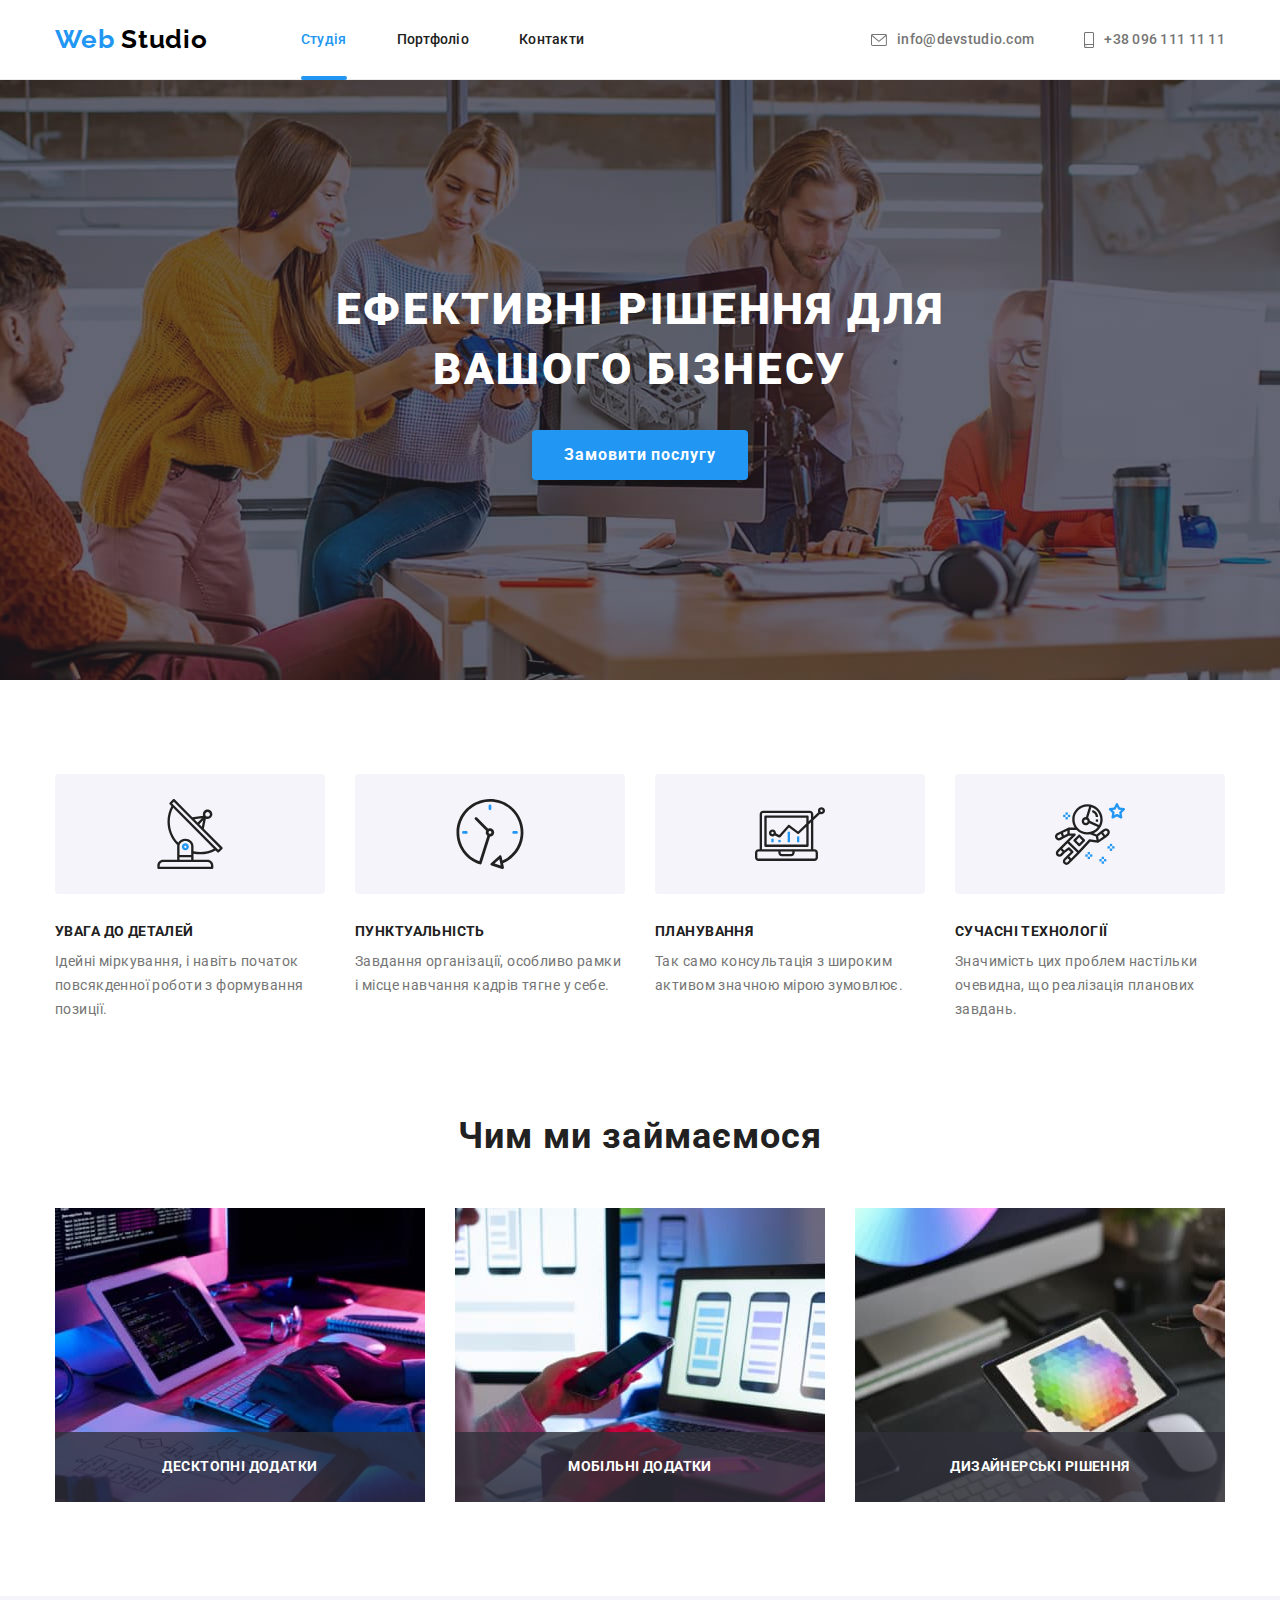
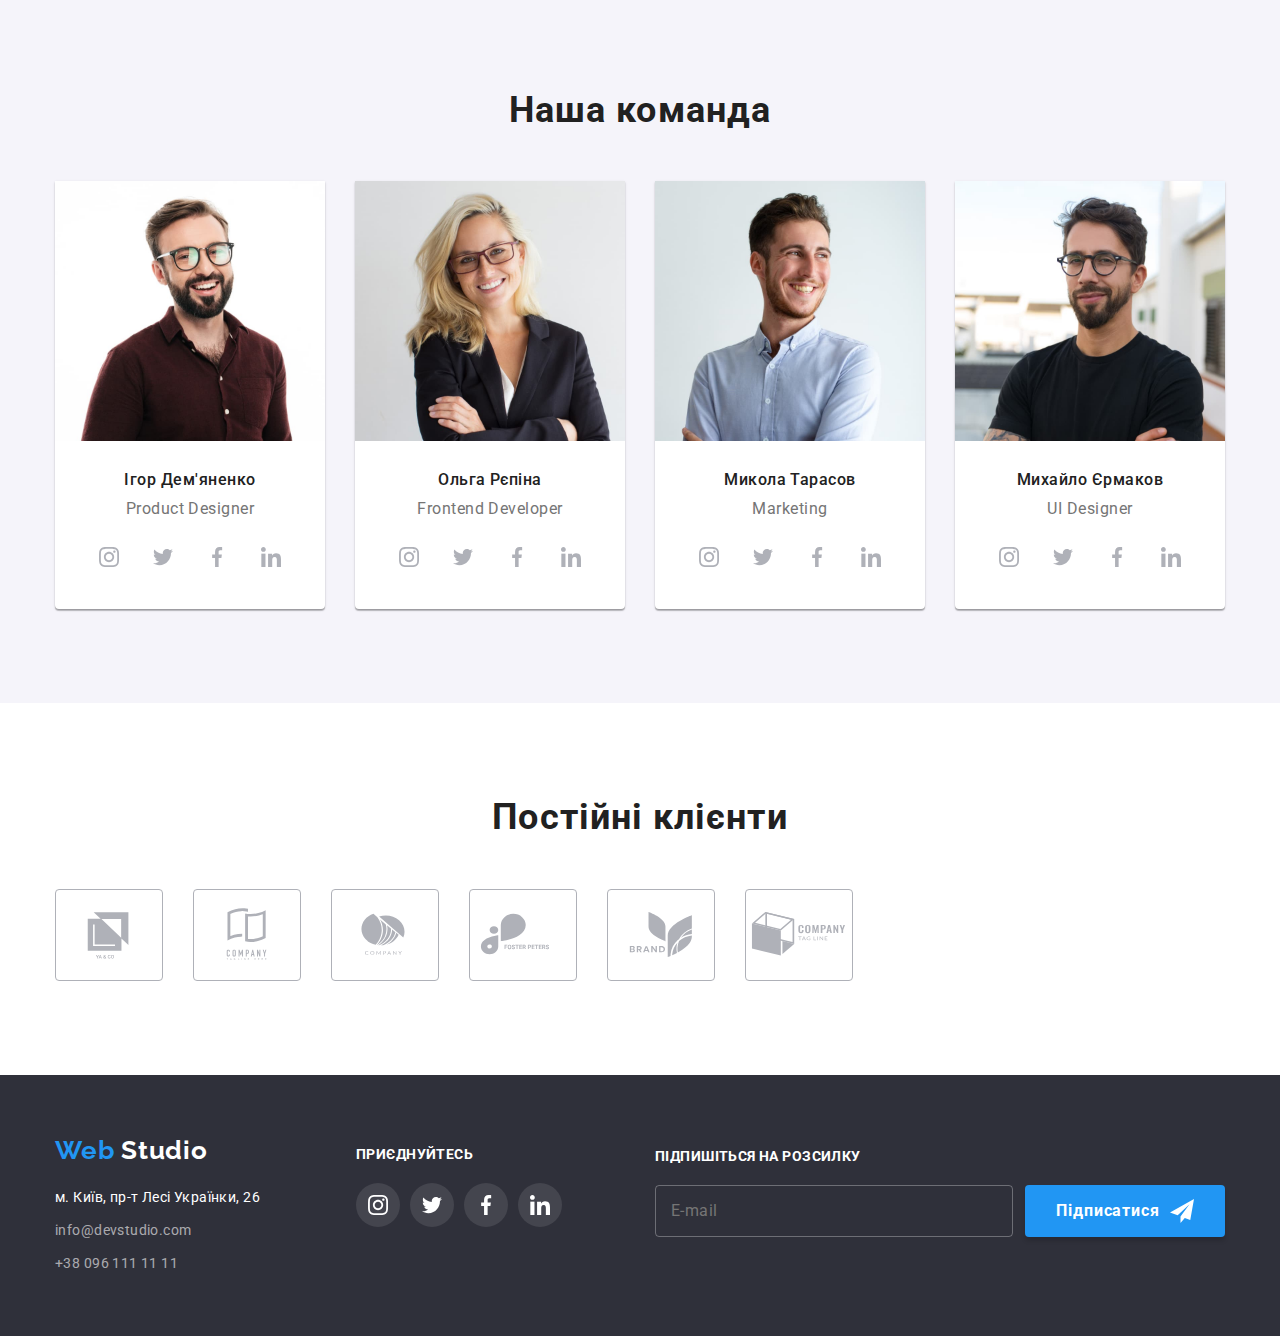
==== commit f2a630a7: "правки ментора" ====
--- a/index.html
+++ b/index.html
@@ -46,10 +46,7 @@
         </nav>
         <ul class="header-contact list">
           <li class="header-contact-item">
-            <a
-              class="header-contact-link link"
-              arial
-              href="mailto:info@devstudio.com"
+            <a class="header-contact-link link" href="mailto:info@devstudio.com"
               ><svg class="icon-mail header-icon" width="16" height="12">
                 <use href="./images/icons.svg#icon-e-mail"></use>
               </svg>
@@ -539,7 +536,7 @@
           />
 
           <label class="checkbox-label" for="agree">
-            <span class="label-span"> 
+            <span class="label-span">
               <svg class="icon" width="13" height="9">
                 <use href="./images/icons.svg#icon-check-mark"></use>
               </svg>
--- a/css/styles.css
+++ b/css/styles.css
@@ -525,10 +525,13 @@
     display: flex;
 }
 
+.footer-company{
+    width: 231px;
+}
+
 .footer-social {
     padding-top: 12px;
     margin-left: 70px;
-
 }
 
 .footer-title {
@@ -582,7 +585,6 @@
 .footer-subscription {
     padding-top: 12px;
     margin-left: 93px;
-    /* width: 570px; */
 }
 
 .sub-label {
@@ -600,8 +602,6 @@
 
 .sub-box {
     display: flex;
-    justify-content: flex-start;
-    align-items: flex-start;
 }
 
 .sub-input {
@@ -624,6 +624,7 @@
 
 .sub-btn {
     margin-left: 12px;
+    width: 200px;
     display: flex;
     justify-content: center;
     align-items: center;
@@ -941,8 +942,8 @@
     margin-right: 8px;
     width: 16px;
     height: 15px;
-    border: 1px solid var(--first-color);
-    box-shadow: 0px 4px 4px rgba(0, 0, 0, 0.25);
+    border: 2px solid var(--first-color);
+    /* box-shadow: 0px 4px 4px rgba(0, 0, 0, 0.25); */
     border-radius: 2px;
     display: flex;
     justify-content: center;
@@ -987,14 +988,13 @@
     margin: 0 auto;
     width: 200px;
     padding: 10px;
-    background: var(--acсent-color);
+    background: #188CE8;
     box-shadow: 0px 4px 4px rgba(0, 0, 0, 0.15);
     border-radius: 4px;
     border: none;
 
     font-weight: 700;
     line-height: 1.88;
-
     letter-spacing: 0.06em;
 
     color: var(--bg-main);
